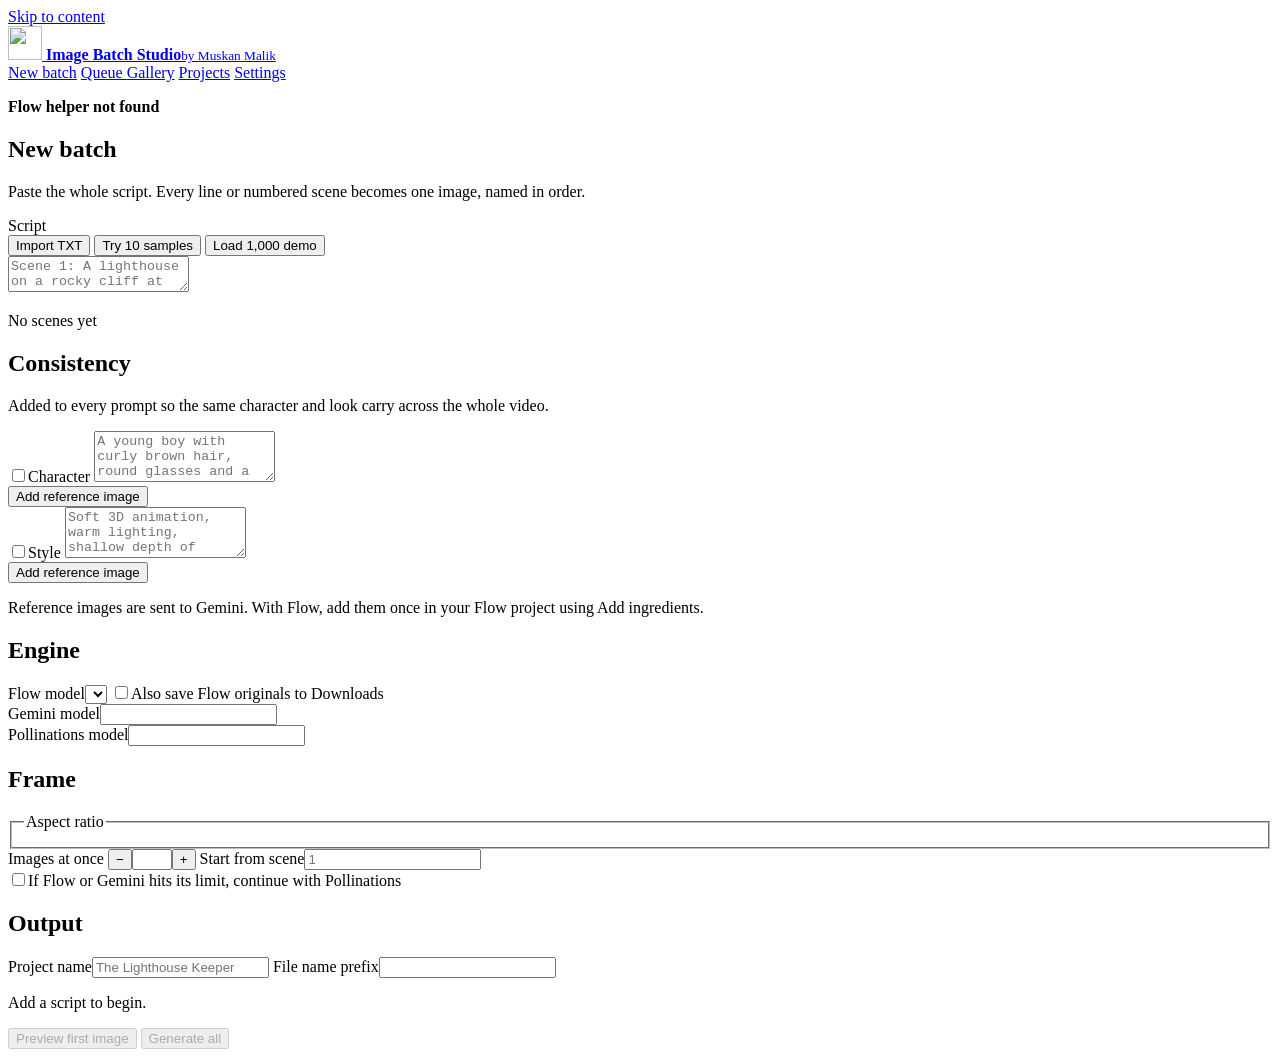
==== index.html @ 595b8fc1 "Add website page, README and helper extension" ====
<!doctype html>
<html lang="en">
<head>
  <meta charset="utf-8">
  <meta name="viewport" content="width=device-width, initial-scale=1">
  <meta name="ibs-studio" content="1">
  <meta name="description" content="Turn a full video script into numbered images in one batch. Google Flow, Gemini or Pollinations, with retry, gallery and ZIP download.">
  <title>Image Batch Studio</title>
  <link rel="icon" href="assets/icon128.png">
  <link rel="preconnect" href="https://fonts.googleapis.com">
  <link rel="preconnect" href="https://fonts.gstatic.com" crossorigin>
  <link href="https://fonts.googleapis.com/css2?family=Archivo:wdth,wght@62..125,300..900&display=swap" rel="stylesheet">
  <link rel="stylesheet" href="css/app.css">
  <script type="module" src="js/app.js"></script>
</head>
<body>
  <a class="skip" href="#main">Skip to content</a>
  <div class="shell">
    <aside class="rail">
      <a class="brand" href="#new">
        <img src="assets/icon128.png" alt="" width="34" height="34">
        <span><strong>Image Batch Studio</strong><small>by Muskan Malik</small></span>
      </a>
      <nav aria-label="Main">
        <a href="#new" data-nav="new">New batch</a>
        <a href="#queue" data-nav="queue">Queue <span class="nav-count" id="nav-queue" hidden></span></a>
        <a href="#gallery" data-nav="gallery">Gallery</a>
        <a href="#projects" data-nav="projects">Projects</a>
        <a href="#settings" data-nav="settings">Settings</a>
      </nav>
      <div class="rail-run" id="rail-run" hidden>
        <p id="rail-run-name"></p>
        <div class="meter"><span id="rail-run-bar"></span></div>
        <p class="rail-run-count" id="rail-run-count"></p>
      </div>
      <div class="rail-foot">
        <p class="helper-chip" id="helper-chip" data-state="off"><span></span><b id="helper-text">Flow helper not found</b></p>
      </div>
    </aside>

    <main id="main" tabindex="-1">
      <!-- New batch -->
      <section class="view" id="view-new" aria-labelledby="new-title">
        <header class="view-head">
          <div>
            <h1 id="new-title">New batch</h1>
            <p class="lede">Paste the whole script. Every line or numbered scene becomes one image, named in order.</p>
          </div>
        </header>

        <div class="compose">
          <div class="compose-main">
            <div class="sheet script">
              <div class="script-bar">
                <label for="prompts">Script</label>
                <div class="bar-actions">
                  <button type="button" class="ghost" id="import-file">Import TXT</button>
                  <input type="file" id="prompt-file" accept=".txt,text/plain" hidden>
                  <button type="button" class="ghost" id="sample-10">Try 10 samples</button>
                  <button type="button" class="ghost" id="sample-1000">Load 1,000 demo</button>
                </div>
              </div>
              <textarea id="prompts" spellcheck="false" aria-describedby="prompts-help" placeholder="Scene 1: A lighthouse on a rocky cliff at sunset&#10;Scene 2: A fishing boat leaving the harbour at dawn&#10;&#10;or one prompt per line, or 1. 2. 3. numbering"></textarea>
              <p class="script-foot" id="prompts-help"><span id="prompt-count">No scenes yet</span><span id="prompt-warning" class="warn"></span></p>
            </div>
            <div class="strip" id="strip" aria-label="Scene preview" hidden><div class="strip-track" id="strip-track"></div></div>

            <div class="sheet">
              <h2>Consistency</h2>
              <p class="hint">Added to every prompt so the same character and look carry across the whole video.</p>
              <div class="consistency">
                <div class="consist" id="consist-character">
                  <label class="switch"><input type="checkbox" id="character-on"><span>Character</span></label>
                  <textarea id="character" rows="3" placeholder="A young boy with curly brown hair, round glasses and a red hoodie"></textarea>
                  <div class="ref">
                    <button type="button" class="ghost small" id="character-pick">Add reference image</button>
                    <input type="file" id="character-file" accept="image/png,image/jpeg,image/webp" hidden>
                    <img id="character-thumb" alt="Character reference" hidden>
                    <button type="button" class="link small" id="character-clear" hidden>Remove</button>
                  </div>
                </div>
                <div class="consist" id="consist-style">
                  <label class="switch"><input type="checkbox" id="style-on"><span>Style</span></label>
                  <textarea id="style" rows="3" placeholder="Soft 3D animation, warm lighting, shallow depth of field"></textarea>
                  <div class="ref">
                    <button type="button" class="ghost small" id="style-pick">Add reference image</button>
                    <input type="file" id="style-file" accept="image/png,image/jpeg,image/webp" hidden>
                    <img id="style-thumb" alt="Style reference" hidden>
                    <button type="button" class="link small" id="style-clear" hidden>Remove</button>
                  </div>
                </div>
              </div>
              <p class="hint">Reference images are sent to Gemini. With Flow, add them once in your Flow project using Add ingredients.</p>
            </div>
          </div>

          <div class="compose-side">
            <div class="sheet">
              <h2>Engine</h2>
              <div class="engines" role="radiogroup" aria-label="Image engine" id="engines"></div>
              <div class="engine-fields" id="fields-flow">
                <label>Flow model<select id="flow-model"></select></label>
                <label class="switch"><input type="checkbox" id="flow-downloads"><span>Also save Flow originals to Downloads</span></label>
              </div>
              <div class="engine-fields" id="fields-gemini">
                <label>Gemini model<input type="text" id="gemini-model" list="gemini-models" spellcheck="false" autocomplete="off"></label>
                <datalist id="gemini-models"></datalist>
              </div>
              <div class="engine-fields" id="fields-pollinations">
                <label>Pollinations model<input type="text" id="poll-model" list="poll-models" spellcheck="false" autocomplete="off"></label>
                <datalist id="poll-models"></datalist>
              </div>
              <p class="hint" id="engine-hint"></p>
            </div>

            <div class="sheet">
              <h2>Frame</h2>
              <fieldset class="ratios" id="ratios"><legend>Aspect ratio</legend></fieldset>
              <div class="pair">
                <label id="workers-field">Images at once
                  <span class="stepper"><button type="button" id="workers-down" aria-label="Fewer">−</button><input type="number" id="workers" min="1" max="5"><button type="button" id="workers-up" aria-label="More">+</button></span>
                </label>
                <label>Start from scene<input type="number" id="start-from" min="1" placeholder="1" inputmode="numeric"></label>
              </div>
              <label class="switch"><input type="checkbox" id="fallback"><span>If Flow or Gemini hits its limit, continue with Pollinations</span></label>
            </div>

            <div class="sheet">
              <h2>Output</h2>
              <label>Project name<input type="text" id="project-name" placeholder="The Lighthouse Keeper" autocomplete="off"></label>
              <label>File name prefix<input type="text" id="prefix" autocomplete="off"></label>
              <p class="hint" id="output-hint"></p>
            </div>
          </div>
        </div>

        <div class="launch">
          <p id="launch-summary">Add a script to begin.</p>
          <div class="launch-actions">
            <button type="button" class="secondary" id="preview" disabled>Preview first image</button>
            <button type="button" class="primary" id="start" disabled>Generate all</button>
          </div>
        </div>
      </section>

      <!-- Queue -->
      <section class="view" id="view-queue" aria-labelledby="queue-title" hidden>
        <header class="view-head">
          <div>
            <h1 id="queue-title">Queue</h1>
            <p class="lede" id="queue-sub">Keep this tab open while a batch runs.</p>
          </div>
          <div class="head-actions" id="queue-actions"></div>
        </header>
        <div id="queue-empty" class="empty" hidden>
          <h2>Nothing in the queue</h2>
          <p>Start a batch from New batch, or open an older one from Projects.</p>
          <a class="button primary" href="#new">New batch</a>
        </div>
        <div id="queue-body" hidden>
          <div class="sheet run">
            <div class="run-top">
              <p class="run-count"><strong id="run-done">0</strong><span id="run-of">of 0 done</span></p>
              <span class="pill" id="run-status"></span>
            </div>
            <div class="meter big"><span id="run-bar"></span><i id="run-bar-failed"></i></div>
            <dl class="figures">
              <div><dt>Waiting</dt><dd id="fig-pending">0</dd></div>
              <div><dt>Generating</dt><dd id="fig-generating">0</dd></div>
              <div><dt>Failed</dt><dd id="fig-failed">0</dd></div>
              <div><dt>Engine</dt><dd id="fig-engine"></dd></div>
            </dl>
            <p class="notice" id="run-reason" hidden></p>
            <div class="preview-shot" id="preview-shot" hidden></div>
            <div class="switcher" id="switcher" hidden>
              <label>Engine for the remaining scenes<select id="switch-engine"></select></label>
              <button type="button" class="secondary" id="switch-go">Switch engine</button>
            </div>
          </div>
          <div class="sheet list-sheet">
            <div class="list-head">
              <div class="tabs" role="tablist" aria-label="Filter scenes" id="queue-tabs"></div>
            </div>
            <ol class="scenes" id="scene-list"></ol>
            <div class="pager" id="scene-pager" hidden>
              <button type="button" class="ghost" id="scene-prev">Previous</button>
              <span id="scene-range"></span>
              <button type="button" class="ghost" id="scene-next">Next</button>
            </div>
          </div>
        </div>
      </section>

      <!-- Gallery -->
      <section class="view" id="view-gallery" aria-labelledby="gallery-title" hidden>
        <header class="view-head">
          <div>
            <h1 id="gallery-title">Gallery</h1>
            <p class="lede" id="gallery-sub">Finished frames in scene order.</p>
          </div>
          <div class="head-actions">
            <button type="button" class="secondary" id="gallery-retry" hidden>Retry failed</button>
            <button type="button" class="primary" id="gallery-zip" disabled>Download all as ZIP</button>
          </div>
        </header>
        <div class="tabs" role="tablist" aria-label="Filter images" id="gallery-tabs"></div>
        <div class="contact" id="contact"></div>
        <div class="pager" id="gallery-pager" hidden>
          <button type="button" class="ghost" id="gallery-prev">Previous</button>
          <span id="gallery-range"></span>
          <button type="button" class="ghost" id="gallery-next">Next</button>
        </div>
      </section>

      <!-- Projects -->
      <section class="view" id="view-projects" aria-labelledby="projects-title" hidden>
        <header class="view-head">
          <div>
            <h1 id="projects-title">Projects</h1>
            <p class="lede">Every batch is saved in this browser with its images, until you delete it.</p>
          </div>
        </header>
        <div id="project-list"></div>
      </section>

      <!-- Settings -->
      <section class="view" id="view-settings" aria-labelledby="settings-title" hidden>
        <header class="view-head">
          <div>
            <h1 id="settings-title">Settings</h1>
            <p class="lede">Keys and folders are stored only in this browser.</p>
          </div>
        </header>
        <div class="settings">
          <div class="sheet">
            <h2>Google Flow helper</h2>
            <p class="helper-status" id="helper-status"></p>
            <ol class="steps">
              <li><a href="helper-extension.zip" download>Download the helper extension</a> and unzip it.</li>
              <li>Open <b>chrome://extensions</b> (or <b>edge://extensions</b>), turn on Developer mode, and choose Load unpacked.</li>
              <li>Open <a href="https://flow.google.com/" target="_blank" rel="noopener">Google Flow</a> in another tab, sign in, and open a project.</li>
              <li>Reload this page. The status above turns green.</li>
            </ol>
            <div class="row"><button type="button" class="secondary" id="open-flow">Open Google Flow</button><button type="button" class="ghost" id="check-helper">Check again</button></div>
          </div>
          <div class="sheet">
            <h2>API keys</h2>
            <label>Gemini API key<input type="password" id="gemini-key" autocomplete="off" placeholder="From aistudio.google.com"></label>
            <p class="hint">Google's free tier often allows no image requests, so the Gemini engine usually needs billing on this key.</p>
            <label>Pollinations key (optional)<input type="password" id="poll-key" autocomplete="off" placeholder="pk_ or sk_ key from enter.pollinations.ai"></label>
            <p class="hint">Without a key, Pollinations makes one smaller image about every 45 seconds. A free key unlocks more models, full size and parallel images.</p>
          </div>
          <div class="sheet">
            <h2>Save to a folder</h2>
            <p class="hint" id="folder-hint">Write each image into a folder on your computer as soon as it is finished.</p>
            <p class="folder-name" id="folder-name"></p>
            <div class="row"><button type="button" class="secondary" id="choose-folder">Choose folder</button><button type="button" class="link" id="forget-folder" hidden>Stop saving to folder</button></div>
          </div>
          <div class="sheet danger-zone">
            <h2>Clear all data</h2>
            <p class="hint">Deletes every project, image, key and setting stored by this website in this browser.</p>
            <button type="button" class="danger" id="clear-all">Clear all data</button>
          </div>
        </div>
      </section>
    </main>
  </div>

  <dialog class="viewer" id="viewer" aria-labelledby="viewer-title">
    <div class="viewer-frame"><img id="viewer-image" alt=""></div>
    <div class="viewer-side">
      <div class="viewer-top">
        <h2 id="viewer-title"></h2>
        <button type="button" class="ghost" id="viewer-close">Close</button>
      </div>
      <p id="viewer-prompt" class="viewer-prompt"></p>
      <p id="viewer-meta" class="hint"></p>
      <div class="row">
        <button type="button" class="primary" id="viewer-download">Download image</button>
        <button type="button" class="secondary" id="viewer-redo">Make again</button>
      </div>
      <div class="row viewer-nav">
        <button type="button" class="ghost" id="viewer-prev">Previous frame</button>
        <button type="button" class="ghost" id="viewer-next">Next frame</button>
      </div>
    </div>
  </dialog>

  <dialog class="confirm" id="confirm" aria-labelledby="confirm-title">
    <h2 id="confirm-title"></h2>
    <p id="confirm-text"></p>
    <div class="row end"><button type="button" class="ghost" id="confirm-cancel">Cancel</button><button type="button" class="danger" id="confirm-ok"></button></div>
  </dialog>

  <div class="toasts" id="toasts" role="status" aria-live="polite"></div>
</body>
</html>
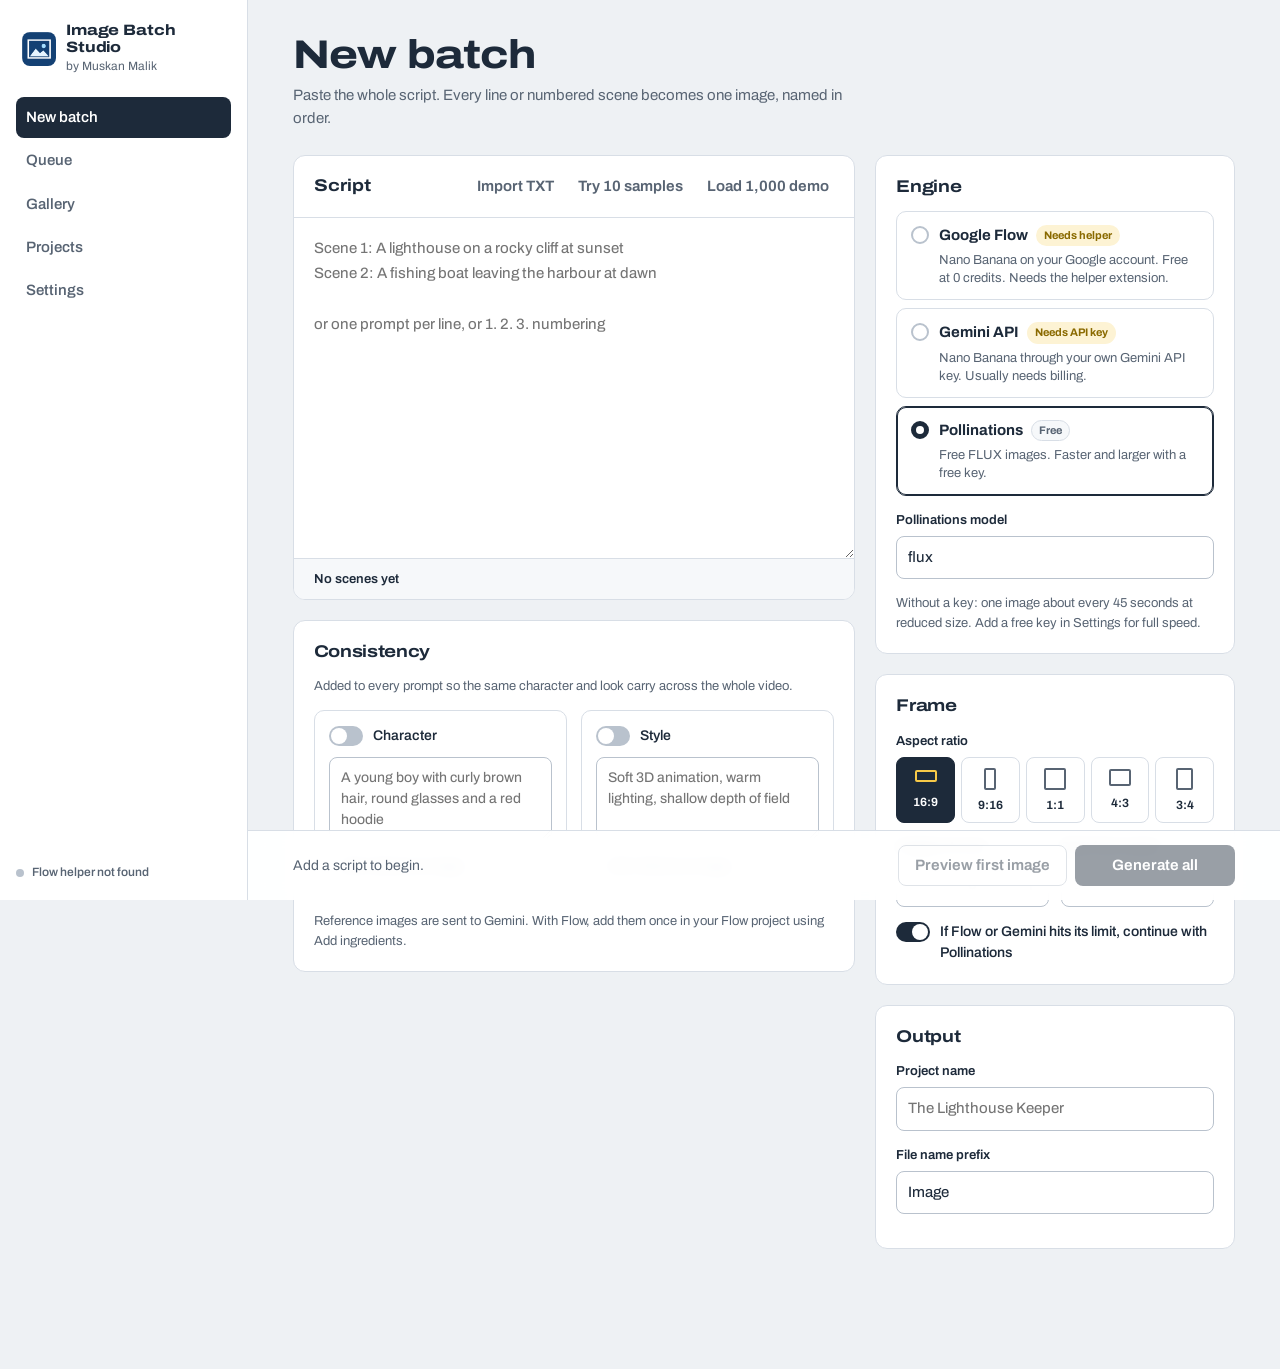
==== commit 9e229580: "Add progress percent and time left to the queue" ====
--- a/index.html
+++ b/index.html
@@ -163,7 +163,8 @@
               <p class="run-count"><strong id="run-done">0</strong><span id="run-of">of 0 done</span></p>
               <span class="pill" id="run-status"></span>
             </div>
-            <div class="meter big"><span id="run-bar"></span><i id="run-bar-failed"></i></div>
+            <div class="meter big" role="progressbar" aria-labelledby="run-percent" id="run-meter"><span id="run-bar"></span><i id="run-bar-failed"></i></div>
+            <div class="eta"><p id="run-percent"></p><p id="run-eta"></p></div>
             <dl class="figures">
               <div><dt>Waiting</dt><dd id="fig-pending">0</dd></div>
               <div><dt>Generating</dt><dd id="fig-generating">0</dd></div>
--- a/css/app.css
+++ b/css/app.css
@@ -0,0 +1,328 @@
+/* Image Batch Studio. Film-editing table: lightbox grey, slate ink, film strip, grease-pencil yellow. */
+:root {
+  --lightbox: #eef1f4;
+  --sheet: #ffffff;
+  --sheet-soft: #f6f8fa;
+  --ink: #1d2a3a;
+  --graphite: #586473;
+  --rule: #d8dee6;
+  --rule-strong: #b9c2cd;
+  --film: #1c2027;
+  --film-edge: #2a2f38;
+  --pencil: #f7c948;
+  --pencil-ink: #6b4e00;
+  --go: #1e7a55;
+  --go-soft: #e2f3eb;
+  --stop: #c23b2a;
+  --stop-soft: #fbe7e4;
+  --wait: #8a6a00;
+  --wait-soft: #fdf3d4;
+  --focus: #2f6fde;
+  --wide: 'wdth' 118;
+  --narrow: 'wdth' 72;
+  font-family: 'Archivo', system-ui, sans-serif;
+  font-size: 15px;
+  line-height: 1.55;
+  color: var(--ink);
+  background: var(--lightbox);
+  -webkit-font-smoothing: antialiased;
+}
+
+* { box-sizing: border-box; }
+[hidden] { display: none !important; }
+body { margin: 0; min-height: 100vh; }
+h1, h2, h3, p, ol, dl, dd, figure { margin: 0; }
+h1, h2 { font-variation-settings: var(--wide); letter-spacing: -0.02em; }
+h1 { font-size: clamp(28px, 3.2vw, 40px); font-weight: 760; line-height: 1.05; }
+h2 { font-size: 17px; font-weight: 700; line-height: 1.25; }
+a { color: var(--ink); }
+button, input, select, textarea { font: inherit; color: inherit; }
+:focus-visible { outline: 2px solid var(--focus); outline-offset: 2px; }
+.skip { position: absolute; left: -999px; top: 8px; background: var(--ink); color: #fff; padding: 8px 12px; border-radius: 6px; z-index: 50; }
+.skip:focus { left: 8px; }
+
+/* Shell */
+.shell { display: grid; grid-template-columns: 248px minmax(0, 1fr); min-height: 100vh; }
+.rail { position: sticky; top: 0; height: 100vh; display: flex; flex-direction: column; gap: 22px; padding: 22px 16px 18px; border-right: 1px solid var(--rule); background: var(--sheet); }
+.brand { display: flex; align-items: center; gap: 10px; text-decoration: none; padding: 0 6px; }
+.brand img { border-radius: 8px; }
+.brand strong { display: block; font-size: 15px; font-weight: 760; font-variation-settings: var(--wide); letter-spacing: -0.01em; line-height: 1.15; }
+.brand small { display: block; font-size: 12px; color: var(--graphite); }
+.rail nav { display: grid; gap: 2px; }
+.rail nav a { display: flex; align-items: center; justify-content: space-between; padding: 9px 10px; border-radius: 8px; text-decoration: none; font-weight: 560; color: var(--graphite); }
+.rail nav a:hover { background: var(--sheet-soft); color: var(--ink); }
+.rail nav a[aria-current="page"] { background: var(--ink); color: #fff; }
+.nav-count { font-variation-settings: var(--narrow); font-weight: 800; font-size: 12px; background: var(--pencil); color: var(--ink); border-radius: 999px; padding: 1px 8px; }
+.rail-run { border: 1px solid var(--rule); border-radius: 10px; padding: 12px; display: grid; gap: 8px; }
+.rail-run p { font-size: 13px; font-weight: 640; overflow: hidden; text-overflow: ellipsis; white-space: nowrap; }
+.rail-run .rail-run-count { font-weight: 500; color: var(--graphite); font-size: 12px; }
+.rail-foot { margin-top: auto; }
+.helper-chip { display: flex; align-items: center; gap: 8px; font-size: 12px; color: var(--graphite); }
+.helper-chip span { width: 8px; height: 8px; border-radius: 50%; background: var(--rule-strong); flex: none; }
+.helper-chip[data-state="ready"] span { background: var(--go); }
+.helper-chip[data-state="no-tab"] span { background: var(--pencil); }
+.helper-chip b { font-weight: 560; }
+
+main { padding: 34px clamp(18px, 3.5vw, 48px) 120px; min-width: 0; outline: none; }
+.view { max-width: 1240px; margin: 0 auto; }
+.view-head { display: flex; align-items: flex-end; justify-content: space-between; gap: 20px; margin-bottom: 24px; flex-wrap: wrap; }
+.lede { margin-top: 8px; color: var(--graphite); max-width: 62ch; }
+.head-actions, .row { display: flex; gap: 8px; flex-wrap: wrap; align-items: center; }
+.row.end { justify-content: flex-end; }
+
+/* Controls */
+button, .button { display: inline-flex; align-items: center; justify-content: center; gap: 6px; min-height: 40px; padding: 8px 16px; border-radius: 8px; border: 1px solid transparent; font-weight: 640; cursor: pointer; text-decoration: none; white-space: nowrap; background: none; }
+button:disabled { opacity: 0.45; cursor: not-allowed; }
+.primary { background: var(--ink); color: #fff; }
+.primary:hover:not(:disabled) { background: #0f1825; }
+.secondary { background: var(--sheet); border-color: var(--rule-strong); }
+.secondary:hover:not(:disabled) { border-color: var(--ink); }
+.ghost { min-height: 34px; padding: 6px 10px; color: var(--graphite); }
+.ghost:hover:not(:disabled) { background: var(--sheet-soft); color: var(--ink); }
+.link { min-height: 0; padding: 2px 4px; color: var(--graphite); text-decoration: underline; text-underline-offset: 3px; }
+.danger { background: var(--stop); color: #fff; }
+.danger:hover:not(:disabled) { background: #a32f20; }
+.small { font-size: 13px; min-height: 32px; padding: 5px 10px; }
+
+label { display: grid; gap: 6px; font-size: 13px; font-weight: 620; }
+input[type="text"], input[type="password"], input[type="number"], select, textarea {
+  width: 100%; border: 1px solid var(--rule-strong); border-radius: 8px; background: var(--sheet); padding: 9px 11px; font-weight: 450; font-size: 15px;
+}
+input:hover, select:hover, textarea:hover { border-color: var(--graphite); }
+textarea { resize: vertical; line-height: 1.5; }
+.switch { display: flex; align-items: flex-start; gap: 10px; font-weight: 560; font-size: 14px; cursor: pointer; }
+.switch input { appearance: none; flex: none; width: 34px; height: 20px; margin: 1px 0 0; border-radius: 999px; background: var(--rule-strong); position: relative; cursor: pointer; transition: background 0.15s; }
+.switch input::after { content: ''; position: absolute; top: 2px; left: 2px; width: 16px; height: 16px; border-radius: 50%; background: #fff; transition: transform 0.15s; }
+.switch input:checked { background: var(--ink); }
+.switch input:checked::after { transform: translateX(14px); }
+.hint { font-size: 13px; color: var(--graphite); }
+.warn { color: var(--stop); }
+
+.sheet { background: var(--sheet); border: 1px solid var(--rule); border-radius: 12px; padding: 20px; display: grid; gap: 14px; align-content: start; }
+
+/* New batch */
+.compose { display: grid; grid-template-columns: minmax(0, 1fr) 360px; gap: 20px; align-items: start; }
+.compose-main, .compose-side { display: grid; gap: 20px; min-width: 0; }
+.compose-side { position: sticky; top: 24px; }
+.script { padding: 0; gap: 0; overflow: hidden; }
+.script-bar { display: flex; justify-content: space-between; align-items: center; gap: 10px; padding: 12px 14px 12px 20px; border-bottom: 1px solid var(--rule); flex-wrap: wrap; }
+.script-bar label { font-size: 17px; font-weight: 700; font-variation-settings: var(--wide); }
+.bar-actions { display: flex; flex-wrap: wrap; gap: 2px; }
+#prompts { border: 0; border-radius: 0; min-height: 340px; max-height: 70vh; padding: 18px 20px; font-size: 15px; line-height: 1.7; }
+#prompts:focus-visible { outline-offset: -2px; }
+.script-foot { display: flex; justify-content: space-between; gap: 12px; padding: 10px 20px; border-top: 1px solid var(--rule); background: var(--sheet-soft); font-size: 13px; font-weight: 600; }
+
+/* Film strip: the scenes as frames */
+.strip { --hole: 7px; background: var(--film); border-radius: 6px; padding: 20px 0; position: relative; overflow: hidden; }
+.strip::before, .strip::after { content: ''; position: absolute; left: 0; right: 0; height: 8px; background: radial-gradient(circle, var(--lightbox) 0 2.6px, transparent 3px) 0 0 / 16px 8px repeat-x; opacity: 0.9; }
+.strip::before { top: 6px; }
+.strip::after { bottom: 6px; }
+.strip-track { display: flex; gap: 10px; overflow-x: auto; padding: 0 16px; scrollbar-width: thin; scrollbar-color: #4a515d transparent; }
+.frame-card { flex: none; width: 168px; aspect-ratio: 16 / 10; background: var(--film-edge); border-radius: 3px; padding: 9px 10px; display: flex; flex-direction: column; gap: 4px; color: #d3d8df; }
+.frame-card b, .frame-no { font-variation-settings: var(--narrow); font-weight: 800; color: var(--pencil); font-size: 15px; letter-spacing: 0.02em; font-feature-settings: 'tnum'; }
+.frame-card span { font-size: 12px; line-height: 1.35; display: -webkit-box; -webkit-line-clamp: 3; -webkit-box-orient: vertical; overflow: hidden; }
+.frame-card.more { align-items: center; justify-content: center; color: #9aa3ae; font-size: 13px; }
+
+.consistency { display: grid; grid-template-columns: 1fr 1fr; gap: 14px; }
+.consist { display: grid; gap: 10px; align-content: start; padding: 14px; border: 1px solid var(--rule); border-radius: 10px; }
+.consist.on { border-color: var(--ink); }
+.consist textarea { min-height: 74px; font-size: 14px; }
+.ref { display: flex; align-items: center; gap: 10px; }
+.ref img { width: 44px; height: 44px; object-fit: cover; border-radius: 6px; border: 1px solid var(--rule); }
+
+.engines { display: grid; gap: 8px; }
+.engine { display: grid; grid-template-columns: 18px 1fr; gap: 4px 10px; padding: 12px 14px; border: 1px solid var(--rule); border-radius: 10px; cursor: pointer; text-align: left; white-space: normal; justify-content: stretch; align-items: start; min-height: 0; font-weight: 400; }
+.engine:hover { border-color: var(--rule-strong); }
+.engine[aria-checked="true"] { border-color: var(--ink); box-shadow: inset 0 0 0 1px var(--ink); }
+.engine i { grid-row: span 2; width: 18px; height: 18px; border-radius: 50%; border: 2px solid var(--rule-strong); margin-top: 2px; }
+.engine[aria-checked="true"] i { border: 5px solid var(--ink); }
+.engine strong { font-weight: 700; font-size: 15px; display: flex; gap: 8px; align-items: center; }
+.engine small { font-size: 13px; color: var(--graphite); line-height: 1.4; }
+.tag { font-size: 11px; font-weight: 700; padding: 1px 7px; border-radius: 999px; background: var(--sheet-soft); color: var(--graphite); border: 1px solid var(--rule); }
+.tag.ok { background: var(--go-soft); color: var(--go); border-color: transparent; }
+.tag.attn { background: var(--wait-soft); color: var(--wait); border-color: transparent; }
+.engine-fields { display: grid; gap: 12px; }
+
+.ratios { border: 0; padding: 0; margin: 0; display: grid; grid-template-columns: repeat(5, 1fr); gap: 6px; }
+.ratios legend { font-size: 13px; font-weight: 620; margin-bottom: 6px; padding: 0; }
+.ratio { display: grid; justify-items: center; gap: 6px; padding: 10px 2px 8px; border: 1px solid var(--rule); border-radius: 8px; font-size: 12px; font-weight: 650; min-height: 0; }
+.ratio i { display: block; border: 2px solid var(--graphite); border-radius: 2px; }
+.ratio[aria-pressed="true"] { border-color: var(--ink); background: var(--ink); color: #fff; }
+.ratio[aria-pressed="true"] i { border-color: var(--pencil); }
+.pair { display: grid; grid-template-columns: 1fr 1fr; gap: 12px; }
+.stepper { display: grid; grid-template-columns: 36px 1fr 36px; border: 1px solid var(--rule-strong); border-radius: 8px; overflow: hidden; }
+.stepper button { min-height: 0; padding: 0; border-radius: 0; font-size: 18px; color: var(--graphite); }
+.stepper button:hover { background: var(--sheet-soft); }
+.stepper input { border: 0; border-radius: 0; text-align: center; padding: 9px 0; -moz-appearance: textfield; }
+.stepper input::-webkit-inner-spin-button { display: none; }
+
+.launch { position: fixed; left: 248px; right: 0; bottom: 0; z-index: 10; display: flex; justify-content: space-between; align-items: center; gap: 16px; padding: 14px clamp(18px, 3.5vw, 48px); background: rgba(255, 255, 255, 0.94); backdrop-filter: blur(8px); border-top: 1px solid var(--rule); }
+.launch p { font-size: 14px; color: var(--graphite); min-width: 0; }
+.launch p strong { color: var(--ink); }
+.launch-actions { display: flex; gap: 8px; flex: none; }
+.launch .primary { min-width: 160px; }
+
+/* Queue */
+.run { gap: 16px; margin-bottom: 20px; }
+.run-top { display: flex; justify-content: space-between; align-items: center; gap: 12px; }
+.run-count { display: flex; align-items: baseline; gap: 10px; }
+.run-count strong { font-size: 56px; line-height: 1; font-weight: 800; font-variation-settings: var(--narrow); font-feature-settings: 'tnum'; letter-spacing: -0.01em; }
+.run-count span { color: var(--graphite); font-weight: 560; }
+.meter { position: relative; height: 6px; background: var(--sheet-soft); border-radius: 999px; overflow: hidden; border: 1px solid var(--rule); }
+.meter span, .meter i { position: absolute; top: 0; bottom: 0; left: 0; width: 0; background: var(--pencil); transition: width 0.4s ease; }
+.meter i { background: var(--stop); left: auto; right: 0; }
+.meter.big { height: 14px; background: repeating-linear-gradient(90deg, var(--sheet-soft) 0 22px, #e9edf1 22px 24px); }
+.meter.big span { background: var(--ink); }
+.eta { display: flex; justify-content: space-between; align-items: baseline; gap: 12px; flex-wrap: wrap; margin-top: -6px; }
+#run-percent { font-weight: 720; font-feature-settings: 'tnum'; }
+#run-eta { color: var(--graphite); font-size: 14px; font-feature-settings: 'tnum'; }
+#run-eta strong { color: var(--ink); font-weight: 700; }
+.figures { display: grid; grid-template-columns: repeat(4, minmax(0, 1fr)); gap: 0; border-top: 1px solid var(--rule); }
+.figures div { padding: 12px 0 0; }
+.figures div + div { padding-left: 16px; border-left: 1px solid var(--rule); }
+.figures dt { font-size: 12px; color: var(--graphite); }
+.figures dd { font-size: 20px; font-weight: 720; font-feature-settings: 'tnum'; overflow: hidden; text-overflow: ellipsis; white-space: nowrap; }
+#fig-engine { font-size: 15px; padding-top: 4px; }
+.pill { font-size: 12px; font-weight: 700; padding: 3px 10px; border-radius: 999px; background: var(--sheet-soft); color: var(--graphite); border: 1px solid var(--rule); white-space: nowrap; }
+.pill.running, .pill.generating { background: var(--ink); color: #fff; border-color: var(--ink); }
+.pill.completed { background: var(--go-soft); color: var(--go); border-color: transparent; }
+.pill.failed, .pill.stopped { background: var(--stop-soft); color: var(--stop); border-color: transparent; }
+.pill.paused, .pill.pausing, .pill.stopping { background: var(--wait-soft); color: var(--wait); border-color: transparent; }
+.notice { background: var(--wait-soft); color: #5c4700; border-radius: 8px; padding: 10px 12px; font-size: 14px; }
+.preview-shot { display: grid; grid-template-columns: 220px 1fr; gap: 16px; align-items: center; }
+.preview-shot img { width: 100%; border-radius: 6px; display: block; }
+.switcher { display: flex; gap: 10px; align-items: end; padding-top: 14px; border-top: 1px solid var(--rule); flex-wrap: wrap; }
+.switcher label { flex: 1; min-width: 200px; }
+
+.list-sheet { padding: 0; gap: 0; }
+.list-head { padding: 12px 16px; border-bottom: 1px solid var(--rule); }
+.tabs { display: flex; gap: 4px; flex-wrap: wrap; }
+#gallery-tabs { margin-bottom: 16px; }
+.tabs button { min-height: 32px; padding: 4px 12px; border-radius: 999px; font-size: 13px; color: var(--graphite); font-weight: 600; }
+.tabs button:hover { color: var(--ink); background: var(--sheet); }
+.tabs button[aria-selected="true"] { background: var(--ink); color: #fff; }
+.tabs button em { font-style: normal; font-feature-settings: 'tnum'; opacity: 0.7; margin-left: 2px; }
+.scenes { list-style: none; padding: 0; }
+.scene { display: grid; grid-template-columns: 64px 96px minmax(0, 1fr) auto; gap: 14px; align-items: center; padding: 12px 16px; border-bottom: 1px solid var(--rule); }
+.scene:last-child { border-bottom: 0; }
+.scene .frame-no { color: var(--ink); font-size: 20px; }
+.scene .thumb { width: 96px; aspect-ratio: 16 / 10; border-radius: 4px; background: var(--sheet-soft); border: 1px solid var(--rule); object-fit: cover; display: block; padding: 0; min-height: 0; overflow: hidden; cursor: zoom-in; }
+.scene .thumb img { width: 100%; height: 100%; object-fit: cover; display: block; }
+.scene div.thumb { cursor: default; }
+.scene-body { min-width: 0; display: grid; gap: 3px; }
+.scene-body p { font-size: 14px; overflow: hidden; text-overflow: ellipsis; display: -webkit-box; -webkit-line-clamp: 2; -webkit-box-orient: vertical; }
+.scene-body .err { color: var(--stop); font-size: 13px; -webkit-line-clamp: 3; }
+.scene-side { display: flex; gap: 6px; align-items: center; }
+.scene.generating .thumb { background: linear-gradient(100deg, var(--sheet-soft) 30%, #e3e8ee 50%, var(--sheet-soft) 70%) 0 0 / 200% 100%; animation: shimmer 1.4s linear infinite; }
+@keyframes shimmer { to { background-position: -200% 0; } }
+.pager { display: flex; justify-content: space-between; align-items: center; padding: 12px 16px; font-size: 13px; color: var(--graphite); }
+
+.empty { text-align: center; padding: 70px 20px; display: grid; gap: 10px; justify-items: center; border: 1px dashed var(--rule-strong); border-radius: 12px; }
+.empty p { color: var(--graphite); max-width: 46ch; }
+.empty .button { margin-top: 6px; }
+
+/* Gallery: a contact sheet */
+.contact { background: var(--film); border-radius: 8px; padding: 26px 22px; display: grid; grid-template-columns: repeat(auto-fill, minmax(230px, 1fr)); gap: 30px 16px; position: relative; }
+.contact > .empty { grid-column: 1 / -1; border-color: #454c57; color: #c9ced6; }
+.contact > .empty p { color: #9aa3ae; }
+.shot { display: grid; gap: 7px; min-width: 0; position: relative; }
+.shot-frame { position: relative; padding: 11px 0; background: var(--film-edge); border-radius: 3px; }
+.shot-frame::before, .shot-frame::after { content: ''; position: absolute; left: 6px; right: 6px; height: 6px; background: radial-gradient(circle, var(--film) 0 2px, transparent 2.4px) 0 0 / 12px 6px repeat-x; }
+.shot-frame::before { top: 2.5px; }
+.shot-frame::after { bottom: 2.5px; }
+.shot-frame button, .shot-frame .slot { display: block; width: 100%; aspect-ratio: 16 / 10; padding: 0; border: 0; border-radius: 0; background: #111419; overflow: hidden; min-height: 0; }
+.shot-frame button { cursor: zoom-in; }
+.shot-frame img { width: 100%; height: 100%; object-fit: cover; display: block; transition: opacity 0.2s; }
+.shot-frame button:hover img { opacity: 0.85; }
+.slot { display: grid !important; place-items: center; color: #8e97a3; font-size: 13px; }
+.shot.failed .slot { color: #f2a497; background: repeating-linear-gradient(135deg, #1d1416 0 10px, #23181a 10px 20px); }
+.shot.generating .slot { background: linear-gradient(100deg, #15181d 30%, #232830 50%, #15181d 70%) 0 0 / 200% 100%; animation: shimmer 1.4s linear infinite; }
+.shot-cap { display: flex; justify-content: space-between; align-items: baseline; gap: 8px; color: #c9ced6; }
+.shot-cap .frame-no { font-size: 17px; }
+.shot.failed .frame-no { color: #ff8f7d; text-decoration: line-through; text-decoration-thickness: 2px; }
+.shot-cap button { min-height: 0; padding: 2px 8px; font-size: 12px; color: var(--pencil); border: 1px solid #4b4430; border-radius: 6px; }
+.shot-text { font-size: 12px; color: #9aa3ae; line-height: 1.4; display: -webkit-box; -webkit-line-clamp: 2; -webkit-box-orient: vertical; overflow: hidden; }
+.shot-text.err { color: #f2a497; }
+#gallery-pager { color: var(--graphite); }
+
+/* Projects */
+.projects { display: grid; gap: 0; background: var(--sheet); border: 1px solid var(--rule); border-radius: 12px; overflow: hidden; }
+.project { display: grid; grid-template-columns: 120px minmax(0, 1fr) auto; gap: 18px; align-items: center; padding: 16px 18px; border-bottom: 1px solid var(--rule); }
+.project:last-child { border-bottom: 0; }
+.project-cover { width: 120px; aspect-ratio: 16 / 10; border-radius: 4px; background: var(--film); overflow: hidden; display: grid; place-items: center; }
+.project-cover img { width: 100%; height: 100%; object-fit: cover; }
+.project-cover b { font-variation-settings: var(--narrow); color: var(--pencil); font-weight: 800; }
+.project-info { min-width: 0; display: grid; gap: 4px; }
+.project-info h2 { overflow: hidden; text-overflow: ellipsis; white-space: nowrap; }
+.project-facts { display: flex; flex-wrap: wrap; gap: 4px 14px; font-size: 13px; color: var(--graphite); }
+.project-facts span { white-space: nowrap; }
+.project .meter { max-width: 280px; }
+.project-actions { display: flex; gap: 6px; flex-wrap: wrap; justify-content: flex-end; }
+
+/* Settings */
+.settings { display: grid; grid-template-columns: repeat(2, minmax(0, 1fr)); gap: 20px; align-items: start; }
+.steps { padding-left: 20px; display: grid; gap: 6px; font-size: 14px; color: var(--graphite); }
+.steps b { color: var(--ink); font-weight: 650; }
+.helper-status { font-weight: 640; display: flex; gap: 8px; align-items: center; }
+.helper-status::before { content: ''; width: 10px; height: 10px; border-radius: 50%; background: var(--rule-strong); }
+.helper-status[data-state="ready"]::before { background: var(--go); }
+.helper-status[data-state="no-tab"]::before { background: var(--pencil); }
+.folder-name { font-weight: 650; }
+.folder-name:empty { display: none; }
+.danger-zone { border-color: #efc6c0; }
+
+/* Viewer and dialogs */
+dialog { border: 0; padding: 0; color: var(--ink); }
+dialog::backdrop { background: rgba(16, 20, 26, 0.72); }
+.viewer { width: min(1180px, calc(100vw - 32px)); max-height: calc(100vh - 32px); border-radius: 12px; background: var(--film); color: #e6e9ee; grid-template-columns: minmax(0, 1fr) 320px; overflow: hidden; }
+.viewer[open] { display: grid; }
+.viewer-frame { display: grid; place-items: center; background: #0e1014; min-height: 300px; }
+.viewer-frame img { max-width: 100%; max-height: calc(100vh - 32px); display: block; }
+.viewer-side { padding: 20px; display: flex; flex-direction: column; gap: 14px; overflow: auto; }
+.viewer-top { display: flex; justify-content: space-between; align-items: center; gap: 10px; }
+.viewer-top h2 { font-variation-settings: var(--narrow); color: var(--pencil); font-size: 26px; font-weight: 800; }
+.viewer .ghost { color: #b9c0ca; }
+.viewer .ghost:hover:not(:disabled) { background: var(--film-edge); color: #fff; }
+.viewer .secondary { background: transparent; color: #e6e9ee; border-color: #4a515d; }
+.viewer .primary { background: var(--pencil); color: var(--ink); }
+.viewer-prompt { font-size: 14px; line-height: 1.6; white-space: pre-wrap; }
+.viewer .hint { color: #9aa3ae; }
+.viewer-nav { margin-top: auto; justify-content: space-between; }
+.confirm { width: min(420px, calc(100vw - 32px)); border-radius: 12px; padding: 22px; background: var(--sheet); }
+.confirm[open] { display: grid; gap: 12px; }
+.confirm p { color: var(--graphite); }
+
+.toasts { position: fixed; right: 20px; bottom: 90px; display: grid; gap: 8px; z-index: 60; justify-items: end; }
+.toast { background: var(--ink); color: #fff; padding: 11px 16px; border-radius: 10px; font-size: 14px; max-width: 380px; box-shadow: 0 8px 24px rgba(16, 24, 36, 0.24); animation: toast-in 0.2s ease-out; }
+.toast.error { background: var(--stop); }
+@keyframes toast-in { from { opacity: 0; transform: translateY(6px); } }
+
+/* Responsive */
+@media (max-width: 1080px) {
+  .compose { grid-template-columns: 1fr; }
+  .compose-side { position: static; grid-template-columns: repeat(auto-fit, minmax(280px, 1fr)); }
+}
+@media (max-width: 820px) {
+  .shell { grid-template-columns: 1fr; }
+  .rail { position: sticky; z-index: 20; height: auto; flex-direction: row; flex-wrap: wrap; align-items: center; gap: 10px; padding: 10px 14px; border-right: 0; border-bottom: 1px solid var(--rule); }
+  .brand small, .rail-run, .rail-foot { display: none; }
+  .rail nav { display: flex; overflow-x: auto; width: 100%; gap: 4px; }
+  .rail nav a { white-space: nowrap; padding: 7px 10px; }
+  main { padding-top: 22px; }
+  .launch { left: 0; flex-direction: column; align-items: stretch; }
+  .launch-actions > * { flex: 1; }
+  .consistency, .settings, .pair { grid-template-columns: 1fr; }
+  .scene { grid-template-columns: 52px minmax(0, 1fr) auto; }
+  .scene .thumb { display: none; }
+  .project { grid-template-columns: 1fr; }
+  .project-cover { width: 100%; }
+  .project-actions { justify-content: flex-start; }
+  .viewer { grid-template-columns: 1fr; overflow: auto; }
+  .figures { grid-template-columns: repeat(2, 1fr); }
+  .figures div:nth-child(3) { padding-left: 0; border-left: 0; }
+  .run-count strong { font-size: 42px; }
+  .preview-shot { grid-template-columns: 1fr; }
+}
+@media (prefers-reduced-motion: reduce) {
+  *, *::before, *::after { animation: none !important; transition: none !important; }
+}
